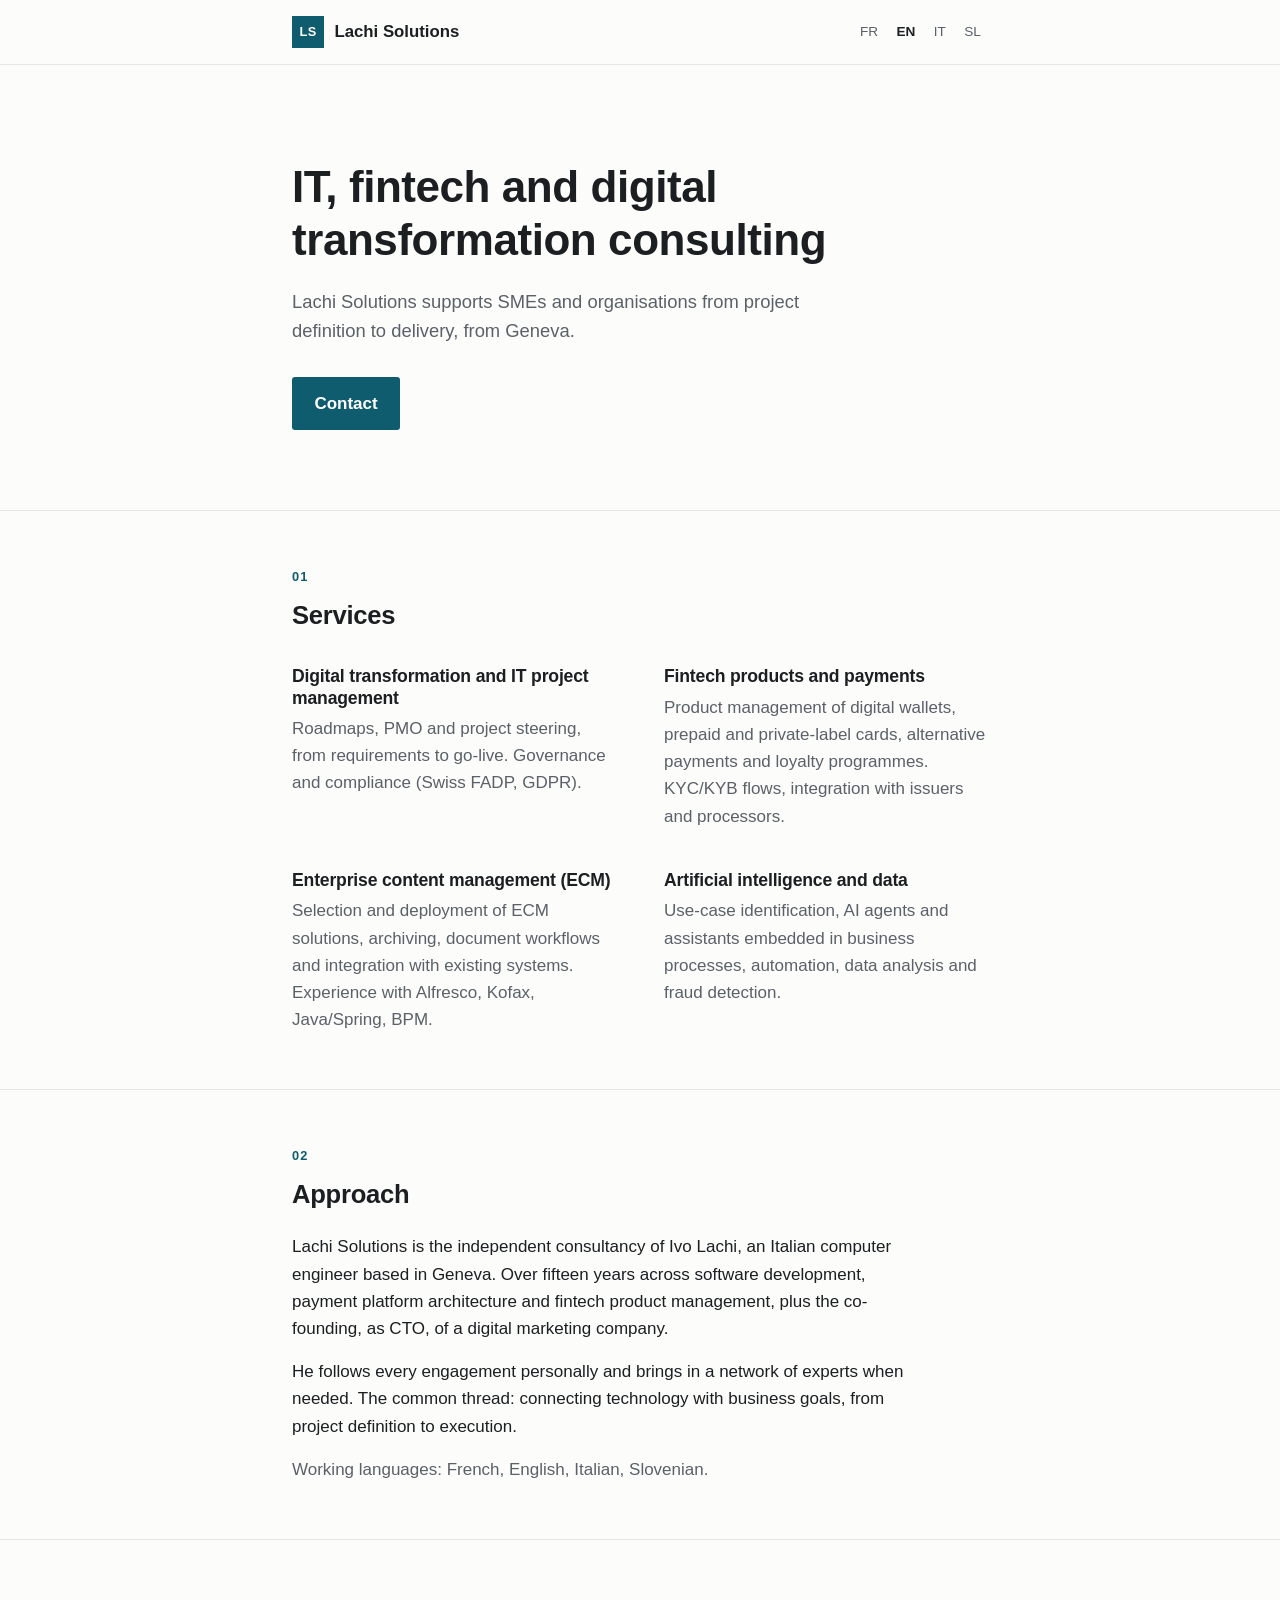
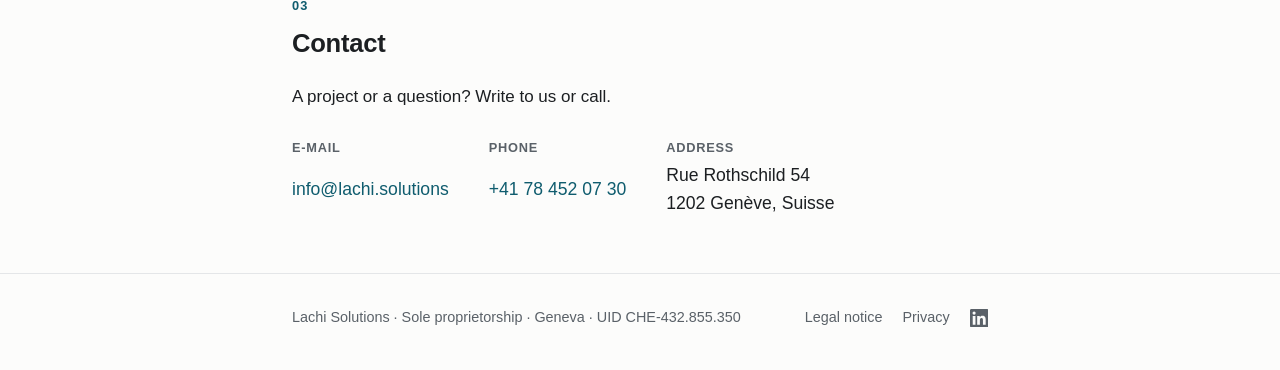
==== en/index.html @ 4344e82f "Sito istituzionale: pagine FR/EN/IT/SL, mentions légales e confidentialité, CSS, selettore lingua, f" ====
<!doctype html>
<html lang="en">
<head>
  <meta charset="utf-8">
  <meta name="viewport" content="width=device-width, initial-scale=1">
  <title>Lachi Solutions — IT, fintech and digital transformation consulting, Geneva</title>
  <meta name="description" content="Independent consulting in IT, fintech products, enterprise content management and artificial intelligence. Lachi Solutions, Geneva.">
  <link rel="canonical" href="https://www.lachi.solutions/en/">
  <link rel="alternate" hreflang="fr" href="https://www.lachi.solutions/fr/">
  <link rel="alternate" hreflang="en" href="https://www.lachi.solutions/en/">
  <link rel="alternate" hreflang="it" href="https://www.lachi.solutions/it/">
  <link rel="alternate" hreflang="sl" href="https://www.lachi.solutions/sl/">
  <link rel="alternate" hreflang="x-default" href="https://www.lachi.solutions/fr/">
  <meta property="og:type" content="website">
  <meta property="og:title" content="Lachi Solutions — IT, fintech and digital transformation consulting, Geneva">
  <meta property="og:description" content="Independent consulting in IT, fintech products, enterprise content management and artificial intelligence. Lachi Solutions, Geneva.">
  <meta property="og:url" content="https://www.lachi.solutions/en/">
  <meta property="og:locale" content="en_GB">
  <meta name="theme-color" content="#0f5c6e">
  <link rel="icon" href="../assets/favicon.svg" type="image/svg+xml">
  <link rel="stylesheet" href="../assets/style.css">
</head>
<body>
<header class="site-header">
  <div class="wrap">
    <a class="brand" href="../en/"><span class="mono" aria-hidden="true">LS</span>Lachi Solutions</a>
    <nav aria-label="Language"><ul class="lang"><li><a href="../fr/" hreflang="fr" lang="fr">FR</a></li><li><a href="../en/" hreflang="en" lang="en" aria-current="page">EN</a></li><li><a href="../it/" hreflang="it" lang="it">IT</a></li><li><a href="../sl/" hreflang="sl" lang="sl">SL</a></li></ul></nav>
  </div>
</header>
<main>
  <section class="hero" style="border-top:0">
    <div class="wrap">
      <h1>IT, fintech and digital transformation consulting</h1>
      <p class="lead">Lachi Solutions supports SMEs and organisations from project definition to delivery, from Geneva.</p>
      <a class="btn" href="#contact">Contact</a>
    </div>
  </section>

  <section id="services">
    <div class="wrap">
      <span class="eyebrow">01</span>
      <h2>Services</h2>
      <div class="services">
      <article>
        <h3>Digital transformation and IT project management</h3>
        <p>Roadmaps, PMO and project steering, from requirements to go-live. Governance and compliance (Swiss FADP, GDPR).</p>
      </article>
      <article>
        <h3>Fintech products and payments</h3>
        <p>Product management of digital wallets, prepaid and private-label cards, alternative payments and loyalty programmes. KYC/KYB flows, integration with issuers and processors.</p>
      </article>
      <article>
        <h3>Enterprise content management (ECM)</h3>
        <p>Selection and deployment of ECM solutions, archiving, document workflows and integration with existing systems. Experience with Alfresco, Kofax, Java/Spring, BPM.</p>
      </article>
      <article>
        <h3>Artificial intelligence and data</h3>
        <p>Use-case identification, AI agents and assistants embedded in business processes, automation, data analysis and fraud detection.</p>
      </article>
      </div>
    </div>
  </section>

  <section id="about">
    <div class="wrap">
      <span class="eyebrow">02</span>
      <h2>Approach</h2>
      <div class="prose">
      <p>Lachi Solutions is the independent consultancy of Ivo Lachi, an Italian computer engineer based in Geneva. Over fifteen years across software development, payment platform architecture and fintech product management, plus the co-founding, as CTO, of a digital marketing company.</p>
      <p>He follows every engagement personally and brings in a network of experts when needed. The common thread: connecting technology with business goals, from project definition to execution.</p>
      <p class="langs">Working languages: French, English, Italian, Slovenian.</p>
      </div>
    </div>
  </section>

  <section id="contact">
    <div class="wrap">
      <span class="eyebrow">03</span>
      <h2>Contact</h2>
      <p class="prose">A project or a question? Write to us or call.</p>
      <dl class="contact-list">
        <div><dt>E-mail</dt><dd><a href="mailto:info@lachi.solutions">info@lachi.solutions</a></dd></div>
        <div><dt>Phone</dt><dd><a href="tel:+41784520730">+41 78 452 07 30</a></dd></div>
        <div><dt>Address</dt><dd><address>Rue Rothschild 54<br>1202 Genève, Suisse</address></dd></div>
      </dl>
    </div>
  </section>
</main>
<footer class="site-footer">
  <div class="wrap">
    <p>Lachi Solutions · Sole proprietorship · Geneva · UID CHE-432.855.350</p>
    <nav aria-label="Legal">
      <a href="../en/legal-notice.html">Legal notice</a>
      <a href="../en/privacy.html">Privacy</a>
      <a href="https://www.linkedin.com/company/lachi-solutions-geneve" rel="noopener" target="_blank" aria-label="LinkedIn"><svg viewBox="0 0 24 24" aria-hidden="true"><path d="M20.45 20.45h-3.55v-5.57c0-1.33-.03-3.04-1.85-3.04-1.85 0-2.14 1.45-2.14 2.94v5.67H9.36V9h3.41v1.56h.05c.47-.9 1.63-1.85 3.36-1.85 3.6 0 4.27 2.37 4.27 5.45v6.29zM5.34 7.43a2.06 2.06 0 1 1 0-4.12 2.06 2.06 0 0 1 0 4.12zM7.12 20.45H3.56V9h3.56v11.45zM22.22 0H1.77C.79 0 0 .77 0 1.73v20.54C0 23.23.79 24 1.77 24h20.45c.98 0 1.78-.77 1.78-1.73V1.73C24 .77 23.2 0 22.22 0z"/></svg></a>
    </nav>
  </div>
</footer>
<script src="../assets/lang.js"></script>
</body>
</html>
---- assets/style.css ----
:root {
  --bg: #fcfcfb;
  --text: #1c1f22;
  --muted: #5a6168;
  --line: #e4e6e8;
  --accent: #0f5c6e;
  --accent-dark: #0b4654;
  --max: 46rem;
}
* { box-sizing: border-box; }
html { -webkit-text-size-adjust: 100%; scroll-behavior: smooth; }
body {
  margin: 0;
  background: var(--bg);
  color: var(--text);
  font: 400 1.0625rem/1.6 -apple-system, BlinkMacSystemFont, "Segoe UI", Inter, Roboto, "Helvetica Neue", Arial, sans-serif;
  -webkit-font-smoothing: antialiased;
}
a { color: var(--accent); text-decoration: none; }
a:hover, a:focus-visible { text-decoration: underline; text-underline-offset: 0.15em; }
:focus-visible { outline: 2px solid var(--accent); outline-offset: 3px; }
h1, h2, h3 { font-weight: 600; line-height: 1.2; margin: 0; letter-spacing: -0.01em; }
p { margin: 0; }
.wrap { width: 100%; max-width: var(--max); margin: 0 auto; padding: 0 1.25rem; }

/* Header */
.site-header { border-bottom: 1px solid var(--line); background: var(--bg); }
.site-header .wrap { display: flex; align-items: center; justify-content: space-between; gap: 1rem; min-height: 4rem; }
.brand { display: inline-flex; align-items: center; gap: 0.65rem; color: var(--text); font-weight: 600; font-size: 1.05rem; }
.brand:hover { text-decoration: none; }
.mono {
  display: inline-grid; place-items: center;
  width: 2rem; height: 2rem; background: var(--accent); color: #fff;
  font-size: 0.8rem; font-weight: 600; letter-spacing: 0.02em;
}
.lang { display: flex; gap: 0.25rem; margin: 0; padding: 0; list-style: none; font-size: 0.85rem; }
.lang a { display: inline-block; padding: 0.3rem 0.45rem; color: var(--muted); }
.lang a[aria-current="page"] { color: var(--text); font-weight: 600; }
.lang a:hover { color: var(--accent); text-decoration: none; }

/* Hero */
.hero { padding: 4rem 0 3.5rem; }
.hero h1 { font-size: clamp(1.9rem, 5.5vw, 2.75rem); max-width: 22ch; }
.hero .lead { margin-top: 1.25rem; font-size: 1.15rem; color: var(--muted); max-width: 36rem; }
.btn {
  display: inline-block; margin-top: 2rem; padding: 0.8rem 1.4rem;
  background: var(--accent); color: #fff; font-weight: 600; border-radius: 3px;
}
.btn:hover, .btn:focus-visible { background: var(--accent-dark); text-decoration: none; }

/* Sections */
section { padding: 3.5rem 0; border-top: 1px solid var(--line); }
.eyebrow { display: block; font-size: 0.8rem; font-weight: 600; letter-spacing: 0.08em; text-transform: uppercase; color: var(--accent); margin-bottom: 0.75rem; }
section h2 { font-size: 1.6rem; }
.services { display: grid; gap: 2rem; margin-top: 2.25rem; }
.services h3 { font-size: 1.1rem; margin-bottom: 0.4rem; }
.services p { color: var(--muted); }
.prose { margin-top: 1.5rem; max-width: 40rem; }
.prose p + p { margin-top: 1rem; }
.langs { color: var(--muted); }

/* Contact */
.contact-list { margin: 1.75rem 0 0; display: grid; gap: 1rem; }
.contact-list div { display: grid; gap: 0.15rem; }
.contact-list dt { font-size: 0.8rem; font-weight: 600; letter-spacing: 0.06em; text-transform: uppercase; color: var(--muted); }
.contact-list dd { margin: 0; font-size: 1.1rem; }
address { font-style: normal; }

/* Footer */
.site-footer { border-top: 1px solid var(--line); padding: 2rem 0 2.5rem; font-size: 0.9rem; color: var(--muted); }
.site-footer .wrap { display: flex; flex-wrap: wrap; align-items: center; justify-content: space-between; gap: 1rem; }
.site-footer nav { display: flex; align-items: center; gap: 1.25rem; }
.site-footer nav a { color: var(--muted); }
.site-footer nav a:hover { color: var(--accent); }
.site-footer svg { width: 1.15rem; height: 1.15rem; fill: currentColor; display: block; }

/* Secondary pages */
.page { padding: 3rem 0 4rem; }
.page h1 { font-size: 1.9rem; }
.page h2 { font-size: 1.2rem; margin-top: 2rem; }
.page p { margin-top: 0.9rem; max-width: 40rem; }
.back { display: inline-block; margin-top: 2.5rem; }

@media (min-width: 640px) {
  .services { grid-template-columns: 1fr 1fr; gap: 2.5rem 3rem; }
  .contact-list { grid-template-columns: repeat(3, auto); gap: 2.5rem; justify-content: start; }
  .hero { padding: 6rem 0 5rem; }
}
@media (prefers-reduced-motion: reduce) { html { scroll-behavior: auto; } }
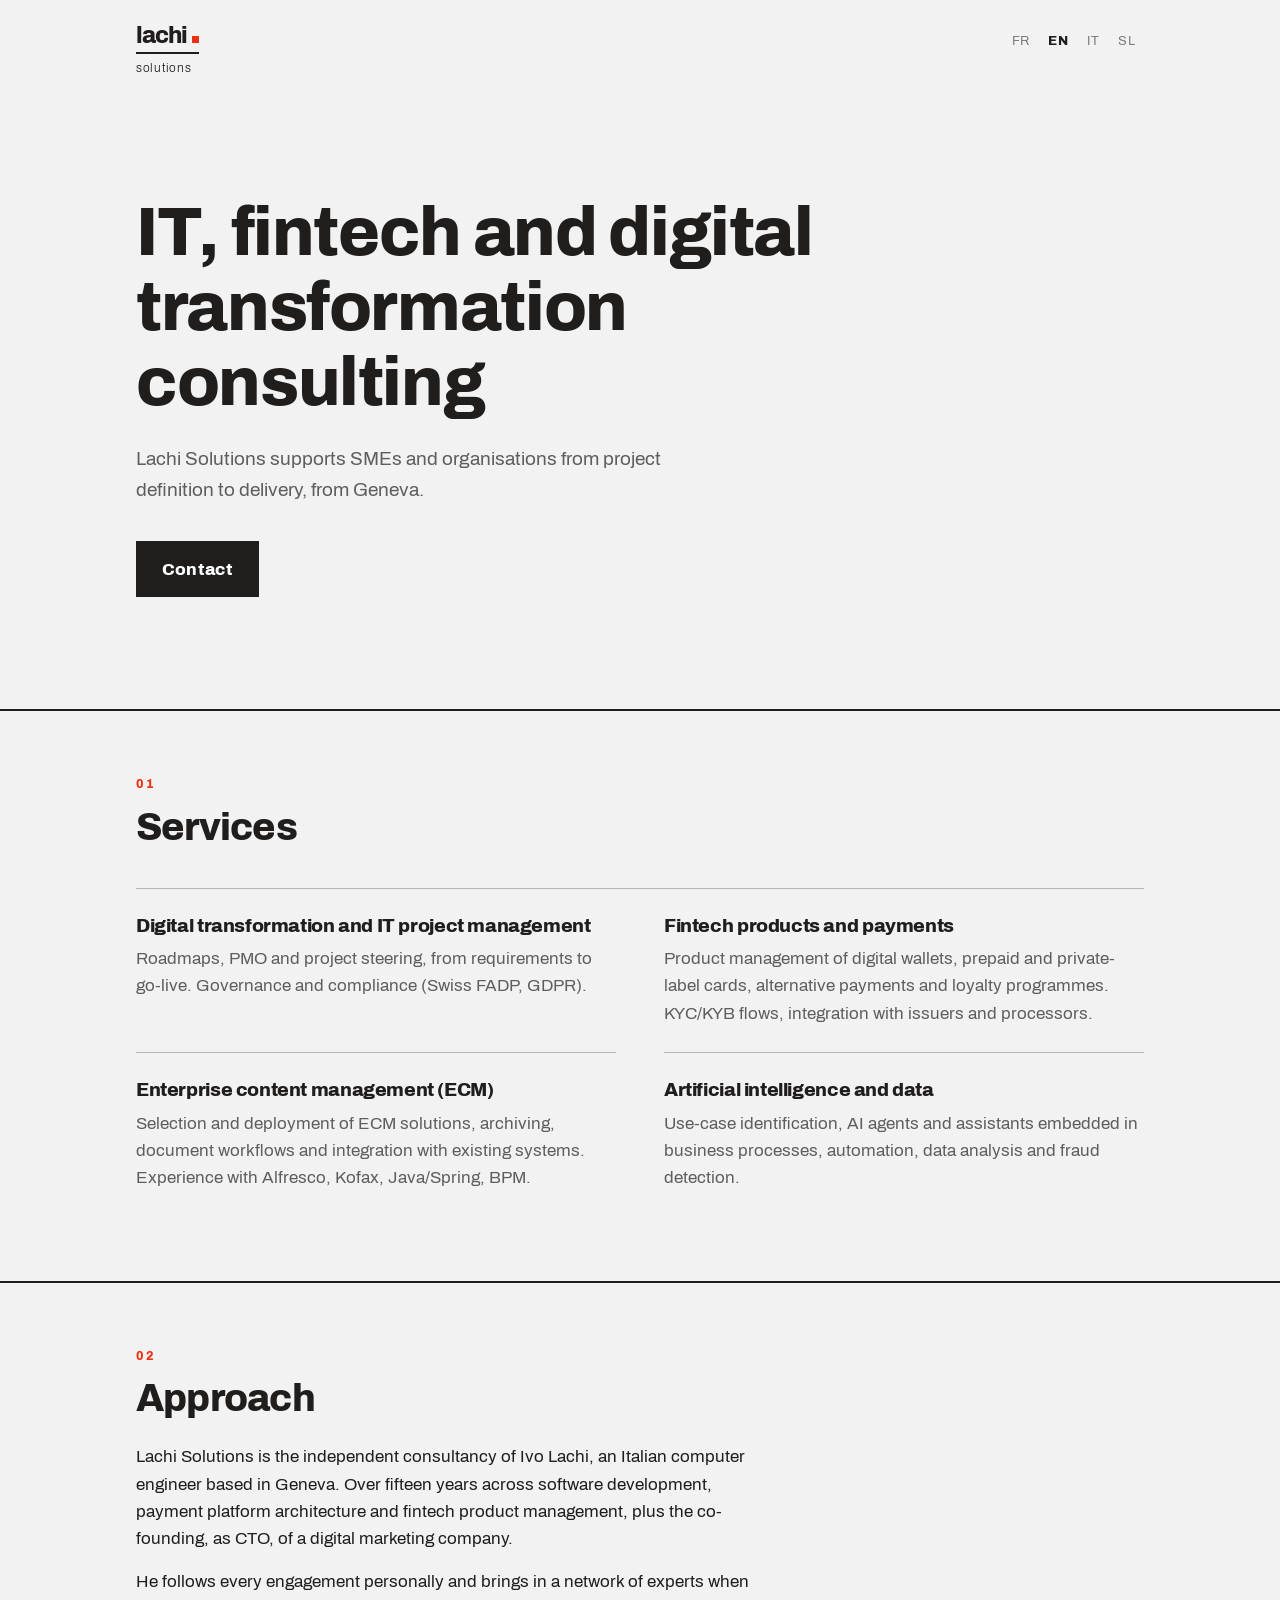
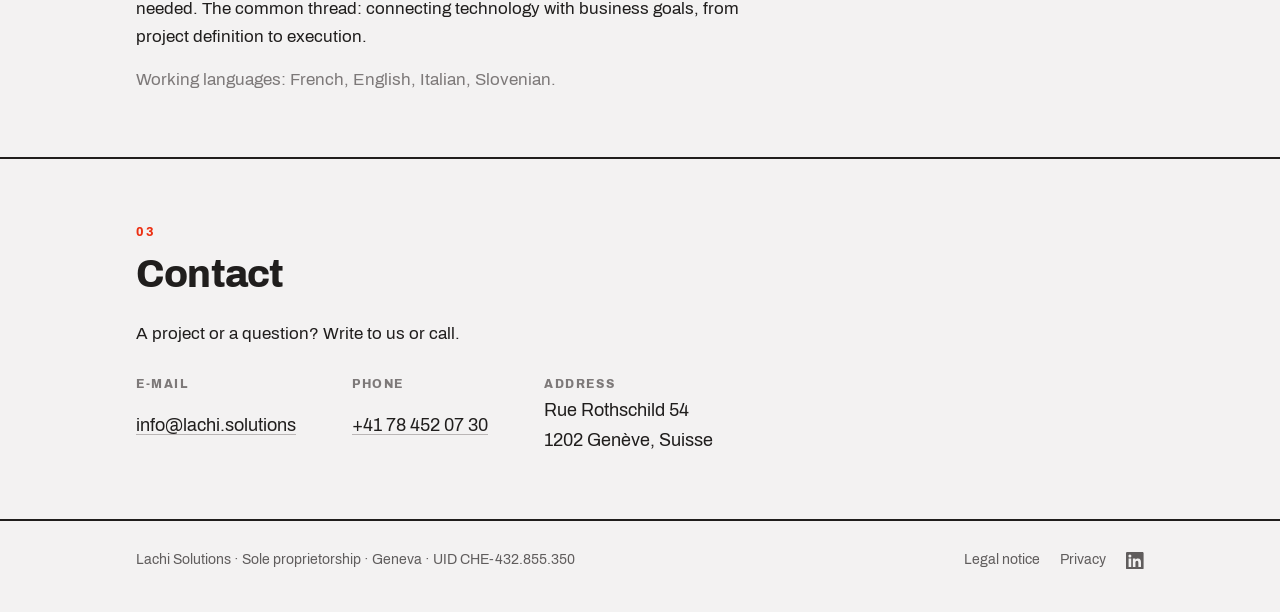
==== commit 907ece6b: "Design system Lachi Solutions: Archivo self-hosted, grigio/nero/rosso, angoli vivi, logo tipografico" ====
--- a/en/index.html
+++ b/en/index.html
@@ -16,19 +16,19 @@
   <meta property="og:description" content="Independent consulting in IT, fintech products, enterprise content management and artificial intelligence. Lachi Solutions, Geneva.">
   <meta property="og:url" content="https://www.lachi.solutions/en/">
   <meta property="og:locale" content="en_GB">
-  <meta name="theme-color" content="#0f5c6e">
+  <meta name="theme-color" content="#f3f2f2">
   <link rel="icon" href="../assets/favicon.svg" type="image/svg+xml">
   <link rel="stylesheet" href="../assets/style.css">
 </head>
 <body>
 <header class="site-header">
   <div class="wrap">
-    <a class="brand" href="../en/"><span class="mono" aria-hidden="true">LS</span>Lachi Solutions</a>
+    <a class="logo" href="../en/" aria-label="Lachi Solutions"><span class="logo-word">lachi<span class="logo-dot"></span></span><span class="logo-bar" style="display:block"></span><span class="logo-sub">solutions</span></a>
     <nav aria-label="Language"><ul class="lang"><li><a href="../fr/" hreflang="fr" lang="fr">FR</a></li><li><a href="../en/" hreflang="en" lang="en" aria-current="page">EN</a></li><li><a href="../it/" hreflang="it" lang="it">IT</a></li><li><a href="../sl/" hreflang="sl" lang="sl">SL</a></li></ul></nav>
   </div>
 </header>
 <main>
-  <section class="hero" style="border-top:0">
+  <section class="hero">
     <div class="wrap">
       <h1>IT, fintech and digital transformation consulting</h1>
       <p class="lead">Lachi Solutions supports SMEs and organisations from project definition to delivery, from Geneva.</p>
--- a/assets/style.css
+++ b/assets/style.css
@@ -1,89 +1,103 @@
+/* Lachi Solutions — design system: Archivo, nero su grigio, un solo rosso, angoli vivi. */
+@font-face { font-family: "Archivo"; font-weight: 300; font-display: swap; src: url("fonts/Archivo-Light.woff2") format("woff2"); }
+@font-face { font-family: "Archivo"; font-weight: 400; font-display: swap; src: url("fonts/Archivo-Regular.woff2") format("woff2"); }
+@font-face { font-family: "Archivo"; font-weight: 800; font-display: swap; src: url("fonts/Archivo-ExtraBold.woff2") format("woff2"); }
+
 :root {
-  --bg: #fcfcfb;
-  --text: #1c1f22;
-  --muted: #5a6168;
-  --line: #e4e6e8;
-  --accent: #0f5c6e;
-  --accent-dark: #0b4654;
-  --max: 46rem;
+  --ink: #201e1d;
+  --ground: #f3f2f2;
+  --white: #ffffff;
+  --accent: #ec3013;
+  --accent-deep: #ae1800;
+  --accent-tint: #ffe0d9;
+  --grey-600: #605d5d;
+  --grey-500: #7d7979;
+  --grey-300: #bab6b6;
+  --line: #e7e5e4;
+  --font: "Archivo", system-ui, -apple-system, "Segoe UI", Roboto, sans-serif;
+  --max: 68rem;
 }
 * { box-sizing: border-box; }
 html { -webkit-text-size-adjust: 100%; scroll-behavior: smooth; }
+::selection { background: var(--accent-tint); }
 body {
   margin: 0;
-  background: var(--bg);
-  color: var(--text);
-  font: 400 1.0625rem/1.6 -apple-system, BlinkMacSystemFont, "Segoe UI", Inter, Roboto, "Helvetica Neue", Arial, sans-serif;
+  background: var(--ground);
+  color: var(--ink);
+  font: 400 1.0625rem/1.6 var(--font);
   -webkit-font-smoothing: antialiased;
 }
-a { color: var(--accent); text-decoration: none; }
-a:hover, a:focus-visible { text-decoration: underline; text-underline-offset: 0.15em; }
+a { color: var(--ink); text-decoration: underline; text-decoration-color: var(--grey-300); text-underline-offset: 0.18em; }
+a:hover, a:focus-visible { color: var(--accent-deep); text-decoration-color: currentColor; }
 :focus-visible { outline: 2px solid var(--accent); outline-offset: 3px; }
-h1, h2, h3 { font-weight: 600; line-height: 1.2; margin: 0; letter-spacing: -0.01em; }
+h1, h2, h3 { font-weight: 800; line-height: 1.1; margin: 0; letter-spacing: -0.02em; }
 p { margin: 0; }
 .wrap { width: 100%; max-width: var(--max); margin: 0 auto; padding: 0 1.25rem; }
 
 /* Header */
-.site-header { border-bottom: 1px solid var(--line); background: var(--bg); }
-.site-header .wrap { display: flex; align-items: center; justify-content: space-between; gap: 1rem; min-height: 4rem; }
-.brand { display: inline-flex; align-items: center; gap: 0.65rem; color: var(--text); font-weight: 600; font-size: 1.05rem; }
-.brand:hover { text-decoration: none; }
-.mono {
-  display: inline-grid; place-items: center;
-  width: 2rem; height: 2rem; background: var(--accent); color: #fff;
-  font-size: 0.8rem; font-weight: 600; letter-spacing: 0.02em;
-}
-.lang { display: flex; gap: 0.25rem; margin: 0; padding: 0; list-style: none; font-size: 0.85rem; }
-.lang a { display: inline-block; padding: 0.3rem 0.45rem; color: var(--muted); }
-.lang a[aria-current="page"] { color: var(--text); font-weight: 600; }
-.lang a:hover { color: var(--accent); text-decoration: none; }
+.site-header { background: var(--ground); }
+.site-header .wrap { display: flex; align-items: flex-start; justify-content: space-between; gap: 1rem; padding-top: 1.5rem; padding-bottom: 1.5rem; }
+.logo { display: inline-block; color: var(--ink); text-decoration: none; line-height: 1; }
+.logo:hover { color: var(--ink); }
+.logo-word { display: flex; align-items: baseline; gap: 0.3rem; font-size: 1.45rem; font-weight: 800; letter-spacing: -0.04em; }
+.logo-dot { width: 0.42rem; height: 0.42rem; background: var(--accent); }
+.logo-bar { height: 2px; background: var(--ink); margin: 0.28rem 0 0.3rem; }
+.logo-sub { font-size: 0.78rem; font-weight: 300; letter-spacing: 0.06em; }
+.lang { display: flex; gap: 0.15rem; margin: 0; padding: 0; list-style: none; font-size: 0.82rem; letter-spacing: 0.06em; }
+.lang a { display: inline-block; padding: 0.35rem 0.5rem; color: var(--grey-500); text-decoration: none; }
+.lang a[aria-current="page"] { color: var(--ink); font-weight: 800; }
+.lang a:hover { color: var(--accent-deep); }
 
 /* Hero */
-.hero { padding: 4rem 0 3.5rem; }
-.hero h1 { font-size: clamp(1.9rem, 5.5vw, 2.75rem); max-width: 22ch; }
-.hero .lead { margin-top: 1.25rem; font-size: 1.15rem; color: var(--muted); max-width: 36rem; }
+.hero { padding: 4rem 0 4.5rem; }
+.hero h1 { font-size: clamp(2.2rem, 7vw, 4.25rem); max-width: 16ch; }
+.hero .lead { margin-top: 1.5rem; font-size: 1.2rem; color: var(--grey-600); max-width: 34rem; }
 .btn {
-  display: inline-block; margin-top: 2rem; padding: 0.8rem 1.4rem;
-  background: var(--accent); color: #fff; font-weight: 600; border-radius: 3px;
+  display: inline-block; margin-top: 2.25rem; padding: 0.9rem 1.6rem;
+  background: var(--ink); color: var(--white); font-weight: 800; letter-spacing: 0.02em; text-decoration: none;
 }
-.btn:hover, .btn:focus-visible { background: var(--accent-dark); text-decoration: none; }
+.btn:hover, .btn:focus-visible { background: var(--accent); color: var(--white); }
 
 /* Sections */
-section { padding: 3.5rem 0; border-top: 1px solid var(--line); }
-.eyebrow { display: block; font-size: 0.8rem; font-weight: 600; letter-spacing: 0.08em; text-transform: uppercase; color: var(--accent); margin-bottom: 0.75rem; }
-section h2 { font-size: 1.6rem; }
-.services { display: grid; gap: 2rem; margin-top: 2.25rem; }
-.services h3 { font-size: 1.1rem; margin-bottom: 0.4rem; }
-.services p { color: var(--muted); }
+section { padding: 4rem 0; }
+section + section, .site-footer { border-top: 2px solid var(--ink); }
+.eyebrow { display: block; font-size: 0.72rem; font-weight: 800; letter-spacing: 0.14em; text-transform: uppercase; color: var(--accent); margin-bottom: 0.75rem; }
+section h2 { font-size: clamp(1.7rem, 4vw, 2.4rem); }
+.services { display: grid; gap: 0; margin-top: 2.5rem; border-top: 1px solid var(--grey-300); }
+.services article { padding: 1.6rem 0; border-bottom: 1px solid var(--grey-300); }
+.services h3 { font-size: 1.2rem; margin-bottom: 0.6rem; }
+.services p { color: var(--grey-600); }
 .prose { margin-top: 1.5rem; max-width: 40rem; }
 .prose p + p { margin-top: 1rem; }
-.langs { color: var(--muted); }
+.langs { color: var(--grey-500); }
 
 /* Contact */
-.contact-list { margin: 1.75rem 0 0; display: grid; gap: 1rem; }
-.contact-list div { display: grid; gap: 0.15rem; }
-.contact-list dt { font-size: 0.8rem; font-weight: 600; letter-spacing: 0.06em; text-transform: uppercase; color: var(--muted); }
-.contact-list dd { margin: 0; font-size: 1.1rem; }
+.contact-list { margin: 1.75rem 0 0; display: grid; gap: 1.25rem; }
+.contact-list div { display: grid; gap: 0.2rem; }
+.contact-list dt { font-size: 0.72rem; font-weight: 800; letter-spacing: 0.14em; text-transform: uppercase; color: var(--grey-500); }
+.contact-list dd { margin: 0; font-size: 1.15rem; }
 address { font-style: normal; }
 
 /* Footer */
-.site-footer { border-top: 1px solid var(--line); padding: 2rem 0 2.5rem; font-size: 0.9rem; color: var(--muted); }
+.site-footer { padding: 1.75rem 0 2.5rem; font-size: 0.88rem; color: var(--grey-600); }
 .site-footer .wrap { display: flex; flex-wrap: wrap; align-items: center; justify-content: space-between; gap: 1rem; }
 .site-footer nav { display: flex; align-items: center; gap: 1.25rem; }
-.site-footer nav a { color: var(--muted); }
-.site-footer nav a:hover { color: var(--accent); }
-.site-footer svg { width: 1.15rem; height: 1.15rem; fill: currentColor; display: block; }
+.site-footer nav a { color: var(--grey-600); text-decoration: none; }
+.site-footer nav a:hover { color: var(--accent-deep); }
+.site-footer svg { width: 1.1rem; height: 1.1rem; fill: currentColor; display: block; }
 
 /* Secondary pages */
-.page { padding: 3rem 0 4rem; }
-.page h1 { font-size: 1.9rem; }
-.page h2 { font-size: 1.2rem; margin-top: 2rem; }
+.page { padding: 3rem 0 4rem; border-top: 2px solid var(--ink); }
+.page h1 { font-size: clamp(2rem, 5vw, 2.8rem); }
+.page h2 { font-size: 1.25rem; margin-top: 2.25rem; }
 .page p { margin-top: 0.9rem; max-width: 40rem; }
 .back { display: inline-block; margin-top: 2.5rem; }
 
-@media (min-width: 640px) {
-  .services { grid-template-columns: 1fr 1fr; gap: 2.5rem 3rem; }
-  .contact-list { grid-template-columns: repeat(3, auto); gap: 2.5rem; justify-content: start; }
-  .hero { padding: 6rem 0 5rem; }
+@media (min-width: 720px) {
+  .wrap { padding: 0 2.5rem; }
+  .hero { padding: 6rem 0 7rem; }
+  .services { grid-template-columns: 1fr 1fr; column-gap: 3rem; }
+  .services article:nth-last-child(-n+2) { border-bottom: 0; }
+  .contact-list { grid-template-columns: repeat(3, auto); gap: 3.5rem; justify-content: start; }
 }
 @media (prefers-reduced-motion: reduce) { html { scroll-behavior: auto; } }
